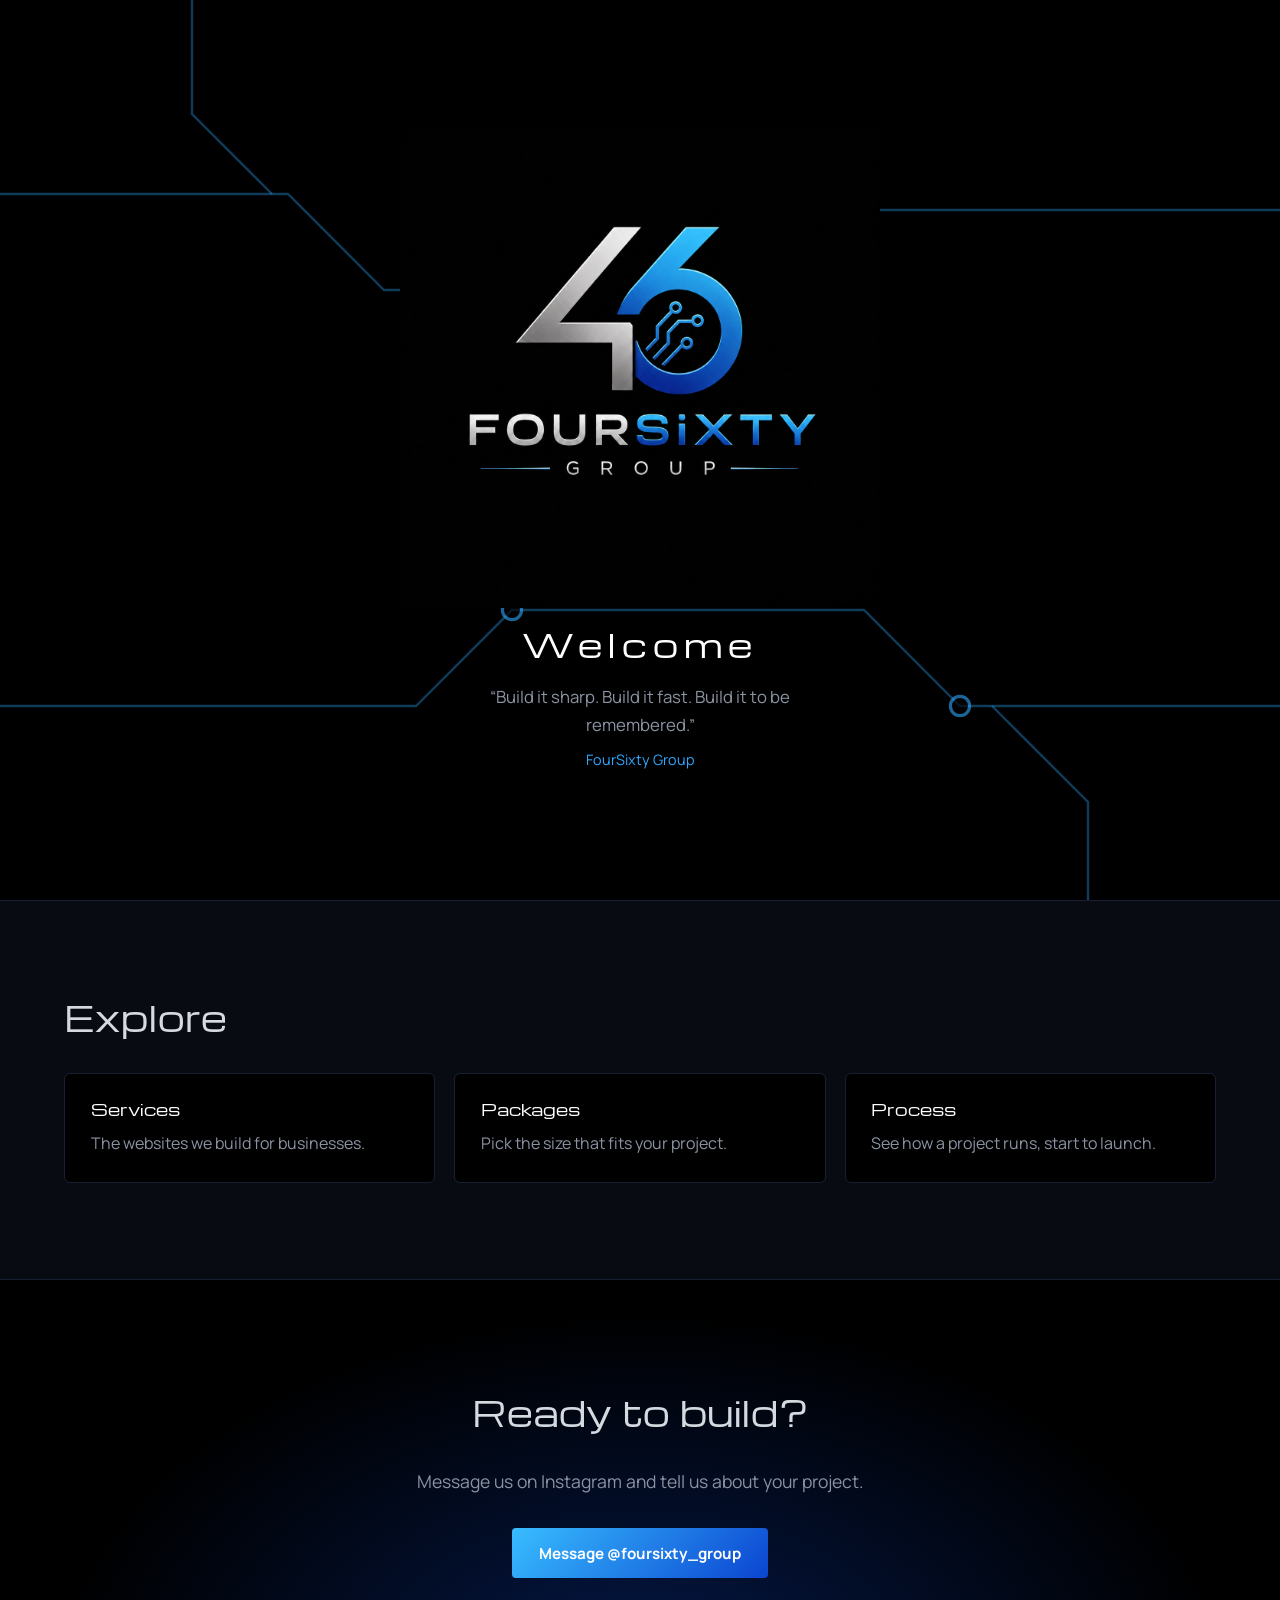
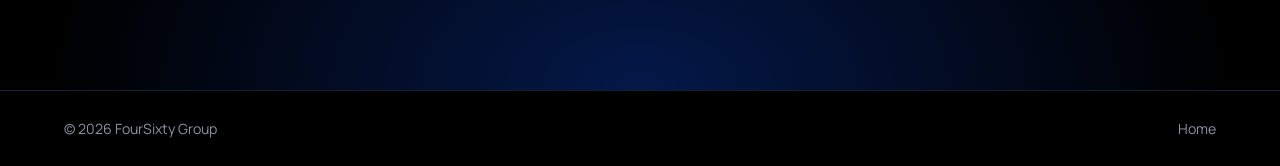
==== index.html @ 41157618 "Add files via upload" ====
<!DOCTYPE html>
<html lang="en">
<head>
<meta charset="UTF-8">
<meta name="viewport" content="width=device-width, initial-scale=1">
<title>Home | FourSixty Group</title>
<meta name="description" content="FourSixty Group designs and builds fast, modern websites for businesses.">
<link rel="icon" href="logo.png">
<link rel="preconnect" href="https://fonts.googleapis.com">
<link rel="preconnect" href="https://fonts.gstatic.com" crossorigin>
<link href="https://fonts.googleapis.com/css2?family=Michroma&family=Manrope:wght@400;500;700&display=swap" rel="stylesheet">
<link rel="stylesheet" href="style.css">
</head>
<body class="locked">
<!-- Loading screen -->
<div id="loader" role="status" aria-live="polite">
  <img src="logo.png" alt="FourSixty Group logo" class="loader-logo">
  <div class="bar"><span id="barFill"></span></div>
  <p id="pct">0%</p>
</div>

<!-- Opening screen -->
<section id="intro" hidden>
  <svg class="circuit" viewBox="0 0 800 600" preserveAspectRatio="xMidYMid slice" aria-hidden="true">
    <path d="M0 140 H180 L240 200 H420 L470 150 H800"/>
    <path d="M0 460 H260 L320 400 H540 L600 460 H800"/>
    <path d="M120 0 V90 L170 140"/>
    <path d="M680 600 V520 L620 460"/>
    <circle cx="470" cy="150" r="6"/><circle cx="320" cy="400" r="6"/><circle cx="600" cy="460" r="6"/>
  </svg>
  <img src="logo.png" alt="FourSixty Group" class="intro-logo">
  <p class="intro-welcome">Welcome</p>
  <p class="intro-quote">&ldquo;Build it sharp. Build it fast. Build it to be remembered.&rdquo;<cite>FourSixty Group</cite></p>

</section>
<div id="progress"></div>
<header id="top">
  <a href="index.html" class="brand"><span class="mark" aria-hidden="true"></span><span>FourSixty Group</span></a>
  <button id="menuBtn" aria-label="Open menu" aria-expanded="false">Menu</button>
  <nav id="nav"><a href="index.html" class="on">Home</a><a href="services.html">Services</a><a href="features.html">Features</a><a href="process.html">Process</a><a href="packages.html">Packages</a><a href="faq.html">FAQ</a><a href="contact.html" class="btn small">Start a project</a></nav>
</header>
<main>
<section id="home" class="hero">
    <svg class="circuit" viewBox="0 0 800 600" preserveAspectRatio="xMidYMid slice" aria-hidden="true">
      <path d="M0 520 H200 L260 460 H520 L580 520 H800"/>
      <path d="M800 90 H600 L540 150 H300 L240 90 H0"/>
      <circle cx="260" cy="460" r="6"/><circle cx="540" cy="150" r="6"/>
    </svg>
    <h1>We build websites<br>your clients remember.</h1>
    <p class="lead">FourSixty Group designs and develops fast, clean, mobile-first websites for businesses that want to look sharp and get found.</p>
    <div class="row">
      <a href="#contact" class="btn">Start a project</a>
      <a href="#packages" class="btn ghost">See packages</a>
    </div>
  </section>
  <section class="wrap alt"><h2>Explore</h2><div class="grid three">
    <a class="card" href="services.html"><h3>Services</h3><p>The websites we build for businesses.</p></a>
    <a class="card" href="packages.html"><h3>Packages</h3><p>Pick the size that fits your project.</p></a>
    <a class="card" href="process.html"><h3>Process</h3><p>See how a project runs, start to launch.</p></a>
  </div></section><section  class="contact">
    <h2>Ready to build?</h2>
    <p class="lead">Message us on Instagram and tell us about your project.</p>
    <a class="btn" href="https://www.instagram.com/foursixty_group?stkn=OHh6cGZsOG16aTJj" target="_blank" rel="noopener">Message @foursixty_group</a>
  </section>
</main>
<footer>
  <span>&copy; <span id="yr"></span> FourSixty Group</span>
  <a href="index.html">Home</a>
</footer>
<script src="script.js"></script>
</body>
</html>
---- style.css ----
:root{
  --bg:#000;
  --panel:#080b11;
  --line:#172033;
  --silver:#d5d9e0;
  --muted:#8b93a3;
  --blue:#2ea8ff;
  --deep:#0b45d1;
  --grad:linear-gradient(135deg,#38bdff,#0b45d1);
  --head:"Michroma","Eurostile","Segoe UI",sans-serif;
  --body:"Manrope","Segoe UI",system-ui,sans-serif;
}
*{box-sizing:border-box;margin:0}
html{scroll-behavior:smooth;scroll-padding-top:76px}
body{background:var(--bg);color:var(--silver);font:400 1rem/1.65 var(--body)}
body.locked{overflow:hidden}
a{color:inherit;text-decoration:none}
:focus-visible{outline:2px solid var(--blue);outline-offset:3px}
h1,h2,h3{font-family:var(--head);font-weight:400;line-height:1.2}

/* Buttons */
.btn{display:inline-block;padding:.9rem 1.7rem;border:0;border-radius:4px;background:var(--grad);color:#fff;font:700 .95rem var(--body);cursor:pointer;transition:transform .2s,box-shadow .2s}
.btn:hover{transform:translateY(-2px);box-shadow:0 8px 28px rgba(46,168,255,.35)}
.btn.ghost{background:none;border:1px solid var(--silver);color:var(--silver)}
.btn.small{padding:.55rem 1.1rem;font-size:.85rem}

/* Loader + intro */
#loader,#intro{position:fixed;inset:0;z-index:100;display:flex;flex-direction:column;align-items:center;justify-content:center;background:var(--bg);text-align:center;padding:1.5rem;transition:opacity .7s,visibility .7s}
#intro[hidden]{display:none}
.out{opacity:0;visibility:hidden}
.loader-logo{width:min(300px,70vw);animation:pulse 1.8s ease-in-out infinite}
@keyframes pulse{50%{opacity:.6;transform:scale(.97)}}
.bar{width:min(260px,60vw);height:3px;background:var(--line);margin-top:1rem;border-radius:2px;overflow:hidden}
#barFill{display:block;height:100%;width:0;background:var(--grad);transition:width .25s}
#pct{margin-top:.6rem;font:.8rem var(--head);color:var(--muted)}
.intro-logo{width:min(480px,86vw);position:relative;opacity:0;transform:scale(.94);animation:rise 1.2s .1s forwards}
.intro-line{position:relative;margin:.5rem 0 1.8rem;font-size:1.15rem;color:var(--muted);opacity:0;animation:rise 1s .7s forwards}
#enter{position:relative;opacity:0;animation:rise 1s 1.1s forwards}
@keyframes rise{to{opacity:1;transform:none}}

/* Circuit lines (from the logo's nodes) */
.circuit{position:absolute;inset:0;width:100%;height:100%;pointer-events:none}
.circuit path{fill:none;stroke:var(--blue);stroke-width:1.5;opacity:.35;stroke-dasharray:900;stroke-dashoffset:900;animation:draw 3.5s .3s forwards}
.circuit circle{fill:var(--bg);stroke:var(--blue);stroke-width:2;opacity:.6}
@keyframes draw{to{stroke-dashoffset:0}}

/* Header */
#progress{position:fixed;top:0;left:0;height:3px;width:0;background:var(--grad);z-index:60}
header{position:fixed;top:0;left:0;right:0;z-index:50;display:flex;align-items:center;justify-content:space-between;padding:.8rem 5vw;background:rgba(0,0,0,.82);backdrop-filter:blur(10px);border-bottom:1px solid var(--line)}
.brand{display:flex;align-items:center;gap:.7rem;font:.85rem var(--head)}
.mark{width:48px;height:36px;background:url(logo.png) -24px -20px/100px auto no-repeat}
nav{display:flex;align-items:center;gap:1.6rem;font-size:.92rem}
nav a:not(.btn):hover{color:var(--blue)}
#menuBtn{display:none;background:none;border:1px solid var(--line);color:var(--silver);padding:.45rem .9rem;border-radius:4px;font:inherit;cursor:pointer}

/* Sections */
.hero{position:relative;min-height:100vh;display:flex;flex-direction:column;justify-content:center;padding:7rem 5vw 4rem;overflow:hidden;background:radial-gradient(ellipse at 75% 30%,rgba(11,69,209,.28),transparent 60%)}
.hero>*:not(.circuit){position:relative}
.hero h1{font-size:clamp(1.9rem,5.2vw,4rem);max-width:15ch;background:linear-gradient(90deg,#fff,var(--silver) 55%,var(--blue));-webkit-background-clip:text;background-clip:text;color:transparent}
.lead{max-width:56ch;margin:1.4rem 0 2rem;color:var(--muted);font-size:1.1rem}
.row{display:flex;flex-wrap:wrap;gap:1rem}
.wrap{padding:6rem 5vw}
.alt{background:var(--panel);border-block:1px solid var(--line)}
h2{font-size:clamp(1.4rem,3vw,2.1rem);margin-bottom:2.2rem}
.sub{color:var(--muted);margin:-1.4rem 0 2rem}
.grid{display:grid;grid-template-columns:repeat(auto-fit,minmax(230px,1fr));gap:1.2rem}
.grid article{padding:1.6rem;background:var(--panel);border:1px solid var(--line);border-radius:6px;transition:border-color .2s}
.grid article:hover{border-color:var(--blue)}
.alt .grid article{background:var(--bg)}
.grid h3{font-size:1.02rem;margin-bottom:.7rem;color:#fff}
.grid p{color:var(--muted)}
.grid ul{margin:1rem 0 0;padding-left:1.1rem;color:var(--silver);font-size:.92rem}
.pick{border-color:var(--blue)!important;box-shadow:0 0 36px rgba(46,168,255,.15)}

.ticks{display:grid;grid-template-columns:repeat(auto-fit,minmax(260px,1fr));gap:.9rem 2rem;list-style:none;padding:0}
.ticks li{position:relative;padding-left:1.7rem}
.ticks li::before{content:"";position:absolute;left:0;top:.5em;width:.8rem;height:.8rem;border:2px solid var(--blue);border-radius:50%}

.steps{list-style:none;padding:0;display:grid;grid-template-columns:repeat(auto-fit,minmax(210px,1fr));gap:1.5rem;counter-reset:s}
.steps li{counter-increment:s;padding-top:1.2rem;border-top:2px solid var(--line);transition:border-color .3s}
.steps li:hover{border-color:var(--blue)}
.steps h3{font-size:1rem;margin-bottom:.5rem;color:#fff}
.steps h3::before{content:counter(s) ". ";color:var(--blue)}
.steps p{color:var(--muted)}

details{max-width:760px;border-bottom:1px solid var(--line);padding:1.1rem 0}
summary{cursor:pointer;font-weight:700;list-style:none;display:flex;justify-content:space-between;gap:1rem}
summary::after{content:"+";color:var(--blue);font-size:1.3rem;line-height:1}
details[open] summary::after{content:"\2212"}
details p{margin-top:.7rem;color:var(--muted)}

.contact{text-align:center;padding:7rem 5vw;background:radial-gradient(ellipse at 50% 100%,rgba(11,69,209,.35),transparent 65%)}
.contact .lead{margin-inline:auto}
footer{display:flex;justify-content:space-between;flex-wrap:wrap;gap:1rem;padding:1.6rem 5vw;border-top:1px solid var(--line);color:var(--muted);font-size:.88rem}

/* Mobile */
@media(max-width:820px){
  #menuBtn{display:block}
  nav{position:absolute;top:100%;left:0;right:0;flex-direction:column;align-items:flex-start;gap:1rem;padding:1.2rem 5vw;background:#000;border-bottom:1px solid var(--line);display:none}
  nav.open{display:flex}
  .wrap{padding:4.5rem 5vw}
}
@media(prefers-reduced-motion:reduce){
  *{animation-duration:.01ms!important;animation-delay:0s!important;transition-duration:.01ms!important}
  html{scroll-behavior:auto}
  .circuit path{stroke-dashoffset:0}
}

/* Multi-page additions */
nav a.on:not(.btn){color:var(--blue)}
.page-top{padding-top:8rem;min-height:70vh}
.contact.page-top{display:flex;flex-direction:column;align-items:center;justify-content:center}
.grid .card{display:block;padding:1.6rem;background:var(--bg);border:1px solid var(--line);border-radius:6px;transition:border-color .2s,transform .2s}
.grid .card:hover{border-color:var(--blue);transform:translateY(-3px)}
@media(max-width:820px){.page-top{padding-top:6.5rem}}

/* Opening screen text */
.intro-welcome{position:relative;margin:.8rem 0 1rem;font:clamp(1.4rem,5vw,2rem) var(--head);letter-spacing:.18em;color:#fff;opacity:0;animation:rise 1s .7s forwards}
.intro-quote{position:relative;max-width:32ch;color:var(--muted);font-size:1.05rem;opacity:0;animation:rise 1s 1.4s forwards}
.intro-quote cite{display:block;margin-top:.6rem;color:var(--blue);font-style:normal;font-size:.9rem}

/* Expandable packages */
.pkgs{align-items:start}
.pkg{padding:1.6rem;background:var(--bg);border:1px solid var(--line);border-radius:6px;transition:border-color .2s,box-shadow .2s}
.pkg:hover,.pkg[open]{border-color:var(--blue)}
.pkg.pick{box-shadow:0 0 36px rgba(46,168,255,.15)}
.pkg summary{display:block;position:relative;padding-right:1.8rem;list-style:none}
.pkg summary::-webkit-details-marker{display:none}
.pkg summary::after{position:absolute;right:0;top:0}
.pk-name{display:block;margin-bottom:.5rem;font:1.02rem var(--head);color:#fff}
.pk-tag{display:block;color:var(--muted)}
.pk-hint{display:block;margin-top:.8rem;font-size:.82rem;color:var(--blue)}
.pkg[open] .pk-hint{display:none}
.pk-more{margin:1.1rem 0 1.3rem;padding-left:1.1rem;color:var(--silver);font-size:.95rem;animation:rise .4s both}
.pk-more li{margin-bottom:.45rem}
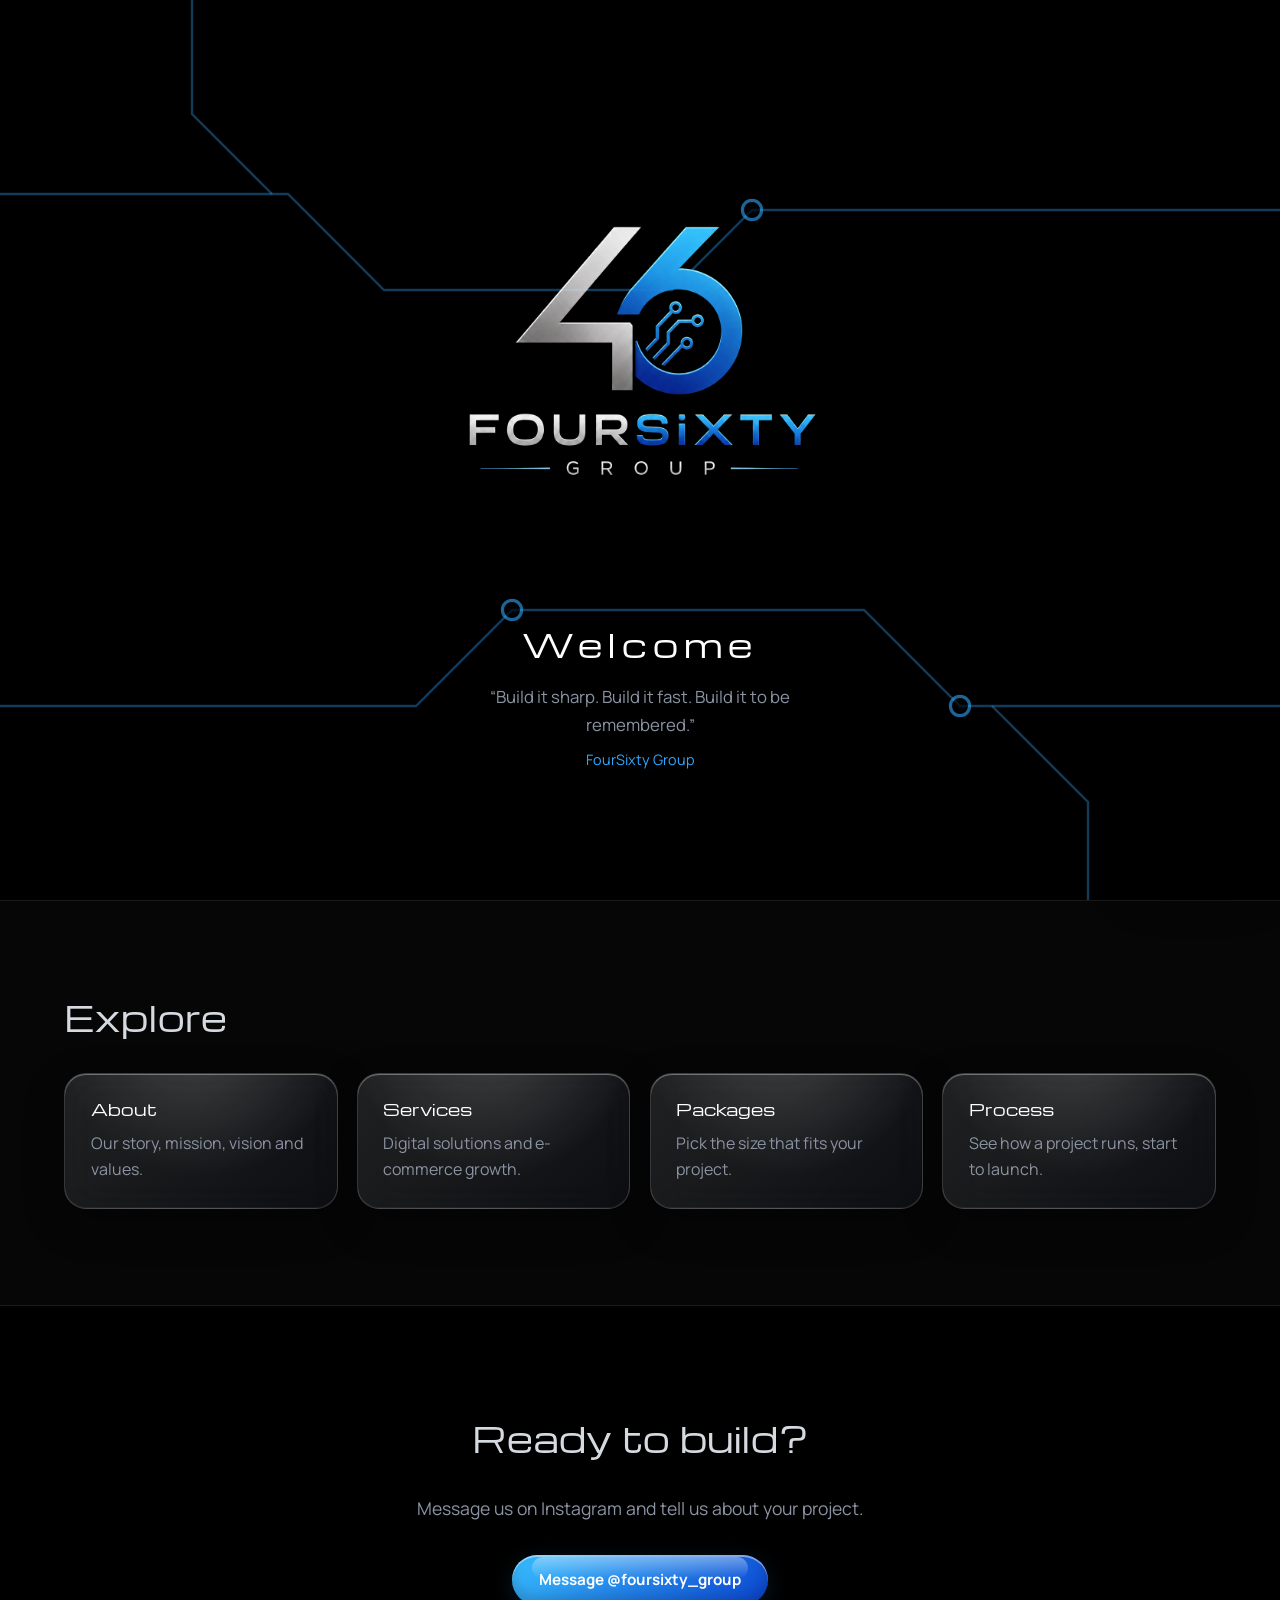
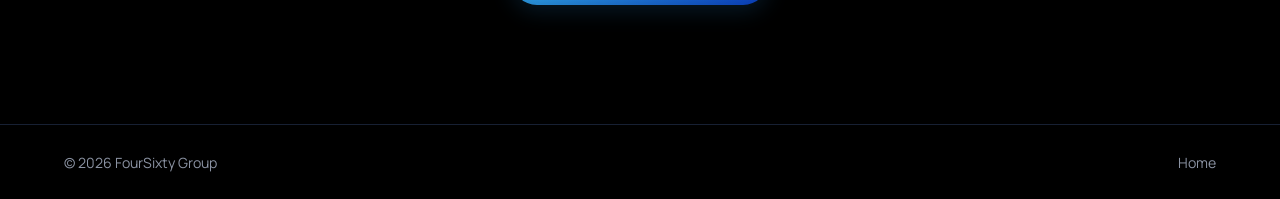
==== commit 09584a38: "Updated" ====
--- a/index.html
+++ b/index.html
@@ -4,7 +4,7 @@
 <meta charset="UTF-8">
 <meta name="viewport" content="width=device-width, initial-scale=1">
 <title>Home | FourSixty Group</title>
-<meta name="description" content="FourSixty Group designs and builds fast, modern websites for businesses.">
+<meta name="description" content="FourSixty Group builds websites and online stores for businesses and entrepreneurs.">
 <link rel="icon" href="logo.png">
 <link rel="preconnect" href="https://fonts.googleapis.com">
 <link rel="preconnect" href="https://fonts.gstatic.com" crossorigin>
@@ -12,15 +12,8 @@
 <link rel="stylesheet" href="style.css">
 </head>
 <body class="locked">
-<!-- Loading screen -->
-<div id="loader" role="status" aria-live="polite">
-  <img src="logo.png" alt="FourSixty Group logo" class="loader-logo">
-  <div class="bar"><span id="barFill"></span></div>
-  <p id="pct">0%</p>
-</div>
-
 <!-- Opening screen -->
-<section id="intro" hidden>
+<section id="intro">
   <svg class="circuit" viewBox="0 0 800 600" preserveAspectRatio="xMidYMid slice" aria-hidden="true">
     <path d="M0 140 H180 L240 200 H420 L470 150 H800"/>
     <path d="M0 460 H260 L320 400 H540 L600 460 H800"/>
@@ -37,7 +30,7 @@
 <header id="top">
   <a href="index.html" class="brand"><span class="mark" aria-hidden="true"></span><span>FourSixty Group</span></a>
   <button id="menuBtn" aria-label="Open menu" aria-expanded="false">Menu</button>
-  <nav id="nav"><a href="index.html" class="on">Home</a><a href="services.html">Services</a><a href="features.html">Features</a><a href="process.html">Process</a><a href="packages.html">Packages</a><a href="faq.html">FAQ</a><a href="contact.html" class="btn small">Start a project</a></nav>
+  <nav id="nav"><a href="index.html" class="on">Home</a><a href="about.html">About</a><a href="services.html">Services</a><a href="features.html">Features</a><a href="process.html">Process</a><a href="packages.html">Packages</a><a href="faq.html">FAQ</a><a href="contact.html" class="btn small">Start a project</a></nav>
 </header>
 <main>
 <section id="home" class="hero">
@@ -47,14 +40,16 @@
       <circle cx="260" cy="460" r="6"/><circle cx="540" cy="150" r="6"/>
     </svg>
     <h1>We build websites<br>your clients remember.</h1>
-    <p class="lead">FourSixty Group designs and develops fast, clean, mobile-first websites for businesses that want to look sharp and get found.</p>
+    <p class="tagline">360&deg; Vision. Limitless Possibilities.</p>
+    <p class="lead">FourSixty Group designs and develops fast, clean, mobile-first websites and online stores for businesses that want to look sharp and get found.</p>
     <div class="row">
-      <a href="#contact" class="btn">Start a project</a>
-      <a href="#packages" class="btn ghost">See packages</a>
+      <a href="contact.html" class="btn">Start a project</a>
+      <a href="packages.html" class="btn ghost">See packages</a>
     </div>
   </section>
   <section class="wrap alt"><h2>Explore</h2><div class="grid three">
-    <a class="card" href="services.html"><h3>Services</h3><p>The websites we build for businesses.</p></a>
+    <a class="card" href="about.html"><h3>About</h3><p>Our story, mission, vision and values.</p></a>
+    <a class="card" href="services.html"><h3>Services</h3><p>Digital solutions and e-commerce growth.</p></a>
     <a class="card" href="packages.html"><h3>Packages</h3><p>Pick the size that fits your project.</p></a>
     <a class="card" href="process.html"><h3>Process</h3><p>See how a project runs, start to launch.</p></a>
   </div></section><section  class="contact">
--- a/style.css
+++ b/style.css
@@ -9,6 +9,26 @@
   --grad:linear-gradient(135deg,#38bdff,#0b45d1);
   --head:"Michroma","Eurostile","Segoe UI",sans-serif;
   --body:"Manrope","Segoe UI",system-ui,sans-serif;
+  --btn-ink:#fff;
+  --logo-filter:none;
+  --hdr:rgba(0,0,0,.82);
+  --glow-a:rgba(11,69,209,.28);
+  --glow-b:rgba(46,168,255,.35);
+  --glow-c:rgba(46,168,255,.15);
+  --glow-d:rgba(11,69,209,.35);
+}
+/* Colour themes (default "classic" is the original look) */
+html[data-theme="matrix"]{
+  --bg:#010a04;--panel:#06140a;--line:#123d22;--silver:#d4f5dc;--muted:#6fa883;
+  --blue:#2eff7a;--deep:#0b9d3f;--grad:linear-gradient(135deg,#5dffa0,#0b9d3f);
+  --btn-ink:#02150a;--hdr:rgba(1,10,4,.82);--logo-filter:hue-rotate(-65deg) brightness(1.12);
+  --glow-a:rgba(11,157,63,.25);--glow-b:rgba(46,255,122,.3);--glow-c:rgba(46,255,122,.14);--glow-d:rgba(11,157,63,.32);
+}
+html[data-theme="sunset"]{
+  --bg:#12081f;--panel:#1c0f2e;--line:#3d2260;--silver:#f4e4ff;--muted:#b79ad6;
+  --blue:#ff9a56;--deep:#d6336c;--grad:linear-gradient(135deg,#ffb056,#d6336c);
+  --btn-ink:#fff;--hdr:rgba(18,8,31,.82);--logo-filter:hue-rotate(180deg);
+  --glow-a:rgba(214,51,108,.28);--glow-b:rgba(255,154,86,.35);--glow-c:rgba(255,154,86,.15);--glow-d:rgba(214,51,108,.35);
 }
 *{box-sizing:border-box;margin:0}
 html{scroll-behavior:smooth;scroll-padding-top:76px}
@@ -19,20 +39,14 @@
 h1,h2,h3{font-family:var(--head);font-weight:400;line-height:1.2}
 
 /* Buttons */
-.btn{display:inline-block;padding:.9rem 1.7rem;border:0;border-radius:4px;background:var(--grad);color:#fff;font:700 .95rem var(--body);cursor:pointer;transition:transform .2s,box-shadow .2s}
-.btn:hover{transform:translateY(-2px);box-shadow:0 8px 28px rgba(46,168,255,.35)}
+.btn{display:inline-block;padding:.9rem 1.7rem;border:0;border-radius:4px;background:var(--grad);color:var(--btn-ink);font:700 .95rem var(--body);cursor:pointer;transition:transform .2s,box-shadow .2s}
+.btn:hover{transform:translateY(-2px);box-shadow:0 8px 28px var(--glow-b)}
 .btn.ghost{background:none;border:1px solid var(--silver);color:var(--silver)}
 .btn.small{padding:.55rem 1.1rem;font-size:.85rem}
 
 /* Loader + intro */
-#loader,#intro{position:fixed;inset:0;z-index:100;display:flex;flex-direction:column;align-items:center;justify-content:center;background:var(--bg);text-align:center;padding:1.5rem;transition:opacity .7s,visibility .7s}
-#intro[hidden]{display:none}
+#intro{position:fixed;inset:0;z-index:100;display:flex;flex-direction:column;align-items:center;justify-content:center;background:#000;text-align:center;padding:1.5rem;transition:opacity .7s,visibility .7s}
 .out{opacity:0;visibility:hidden}
-.loader-logo{width:min(300px,70vw);animation:pulse 1.8s ease-in-out infinite}
-@keyframes pulse{50%{opacity:.6;transform:scale(.97)}}
-.bar{width:min(260px,60vw);height:3px;background:var(--line);margin-top:1rem;border-radius:2px;overflow:hidden}
-#barFill{display:block;height:100%;width:0;background:var(--grad);transition:width .25s}
-#pct{margin-top:.6rem;font:.8rem var(--head);color:var(--muted)}
 .intro-logo{width:min(480px,86vw);position:relative;opacity:0;transform:scale(.94);animation:rise 1.2s .1s forwards}
 .intro-line{position:relative;margin:.5rem 0 1.8rem;font-size:1.15rem;color:var(--muted);opacity:0;animation:rise 1s .7s forwards}
 #enter{position:relative;opacity:0;animation:rise 1s 1.1s forwards}
@@ -46,7 +60,7 @@
 
 /* Header */
 #progress{position:fixed;top:0;left:0;height:3px;width:0;background:var(--grad);z-index:60}
-header{position:fixed;top:0;left:0;right:0;z-index:50;display:flex;align-items:center;justify-content:space-between;padding:.8rem 5vw;background:rgba(0,0,0,.82);backdrop-filter:blur(10px);border-bottom:1px solid var(--line)}
+header{position:fixed;top:0;left:0;right:0;z-index:50;display:flex;align-items:center;justify-content:space-between;padding:.8rem 5vw;background:var(--hdr);backdrop-filter:blur(10px);border-bottom:1px solid var(--line)}
 .brand{display:flex;align-items:center;gap:.7rem;font:.85rem var(--head)}
 .mark{width:48px;height:36px;background:url(logo.png) -24px -20px/100px auto no-repeat}
 nav{display:flex;align-items:center;gap:1.6rem;font-size:.92rem}
@@ -54,7 +68,7 @@
 #menuBtn{display:none;background:none;border:1px solid var(--line);color:var(--silver);padding:.45rem .9rem;border-radius:4px;font:inherit;cursor:pointer}
 
 /* Sections */
-.hero{position:relative;min-height:100vh;display:flex;flex-direction:column;justify-content:center;padding:7rem 5vw 4rem;overflow:hidden;background:radial-gradient(ellipse at 75% 30%,rgba(11,69,209,.28),transparent 60%)}
+.hero{position:relative;min-height:100vh;display:flex;flex-direction:column;justify-content:center;padding:7rem 5vw 4rem;overflow:hidden;background:radial-gradient(ellipse at 75% 30%,var(--glow-a),transparent 60%)}
 .hero>*:not(.circuit){position:relative}
 .hero h1{font-size:clamp(1.9rem,5.2vw,4rem);max-width:15ch;background:linear-gradient(90deg,#fff,var(--silver) 55%,var(--blue));-webkit-background-clip:text;background-clip:text;color:transparent}
 .lead{max-width:56ch;margin:1.4rem 0 2rem;color:var(--muted);font-size:1.1rem}
@@ -70,7 +84,7 @@
 .grid h3{font-size:1.02rem;margin-bottom:.7rem;color:#fff}
 .grid p{color:var(--muted)}
 .grid ul{margin:1rem 0 0;padding-left:1.1rem;color:var(--silver);font-size:.92rem}
-.pick{border-color:var(--blue)!important;box-shadow:0 0 36px rgba(46,168,255,.15)}
+.pick{border-color:var(--blue)!important;box-shadow:0 0 36px var(--glow-c)}
 
 .ticks{display:grid;grid-template-columns:repeat(auto-fit,minmax(260px,1fr));gap:.9rem 2rem;list-style:none;padding:0}
 .ticks li{position:relative;padding-left:1.7rem}
@@ -89,14 +103,14 @@
 details[open] summary::after{content:"\2212"}
 details p{margin-top:.7rem;color:var(--muted)}
 
-.contact{text-align:center;padding:7rem 5vw;background:radial-gradient(ellipse at 50% 100%,rgba(11,69,209,.35),transparent 65%)}
+.contact{text-align:center;padding:7rem 5vw;background:radial-gradient(ellipse at 50% 100%,var(--glow-d),transparent 65%)}
 .contact .lead{margin-inline:auto}
 footer{display:flex;justify-content:space-between;flex-wrap:wrap;gap:1rem;padding:1.6rem 5vw;border-top:1px solid var(--line);color:var(--muted);font-size:.88rem}
 
 /* Mobile */
 @media(max-width:820px){
   #menuBtn{display:block}
-  nav{position:absolute;top:100%;left:0;right:0;flex-direction:column;align-items:flex-start;gap:1rem;padding:1.2rem 5vw;background:#000;border-bottom:1px solid var(--line);display:none}
+  nav{position:absolute;top:100%;left:0;right:0;flex-direction:column;align-items:flex-start;gap:1rem;padding:1.2rem 5vw;background:var(--bg);border-bottom:1px solid var(--line);display:none}
   nav.open{display:flex}
   .wrap{padding:4.5rem 5vw}
 }
@@ -123,7 +137,7 @@
 .pkgs{align-items:start}
 .pkg{padding:1.6rem;background:var(--bg);border:1px solid var(--line);border-radius:6px;transition:border-color .2s,box-shadow .2s}
 .pkg:hover,.pkg[open]{border-color:var(--blue)}
-.pkg.pick{box-shadow:0 0 36px rgba(46,168,255,.15)}
+.pkg.pick{box-shadow:0 0 36px var(--glow-c)}
 .pkg summary{display:block;position:relative;padding-right:1.8rem;list-style:none}
 .pkg summary::-webkit-details-marker{display:none}
 .pkg summary::after{position:absolute;right:0;top:0}
@@ -133,3 +147,84 @@
 .pkg[open] .pk-hint{display:none}
 .pk-more{margin:1.1rem 0 1.3rem;padding-left:1.1rem;color:var(--silver);font-size:.95rem;animation:rise .4s both}
 .pk-more li{margin-bottom:.45rem}
+
+/* Theme button */
+#themeBtn{position:fixed;right:1rem;bottom:1rem;z-index:55;padding:.55rem 1.1rem;background:var(--panel);color:var(--silver);border:1px solid var(--line);border-radius:999px;font:600 .85rem var(--body);cursor:pointer;transition:border-color .2s,transform .2s}
+#themeBtn:hover{border-color:var(--blue);transform:translateY(-2px)}
+
+/* Logo follows the theme colours */
+.intro-logo,.mark{filter:var(--logo-filter);transition:filter .4s}
+
+/* ===== Liquid interface: glass surfaces, drifting liquid blobs, gooey droplets ===== */
+main,footer{position:relative;z-index:1}
+.liquid{position:fixed;inset:0;z-index:0;pointer-events:none;overflow:hidden}
+.liquid i{position:absolute;display:block;width:46vmax;height:46vmax;filter:blur(70px);opacity:.5;border-radius:42% 58% 63% 37%/45% 38% 62% 55%;animation:morph 17s ease-in-out infinite alternate,drift 27s ease-in-out infinite alternate}
+.liquid i:nth-child(1){background:var(--deep);left:-14vmax;top:-12vmax}
+.liquid i:nth-child(2){background:var(--blue);right:-16vmax;top:32vh;opacity:.3;animation-duration:21s,33s}
+.liquid i:nth-child(3){background:var(--silver);left:18vw;bottom:-26vmax;opacity:.06;animation-duration:25s,29s}
+@keyframes morph{
+  0%{border-radius:42% 58% 63% 37%/45% 38% 62% 55%}
+  50%{border-radius:61% 39% 44% 56%/58% 63% 37% 42%}
+  100%{border-radius:37% 63% 53% 47%/36% 51% 49% 64%}
+}
+@keyframes drift{to{transform:translate3d(9vw,12vh,0) rotate(45deg)}}
+.alt{background:rgba(255,255,255,.025);border-block-color:rgba(255,255,255,.08)}
+.contact{background:none}
+
+/* Glass surfaces */
+header,.grid article,.alt .grid article,.grid .card,.pkg,details,.steps li,.btn.ghost,#themeBtn{
+  background:
+    radial-gradient(220px circle at var(--mx,50%) var(--my,-30%),rgba(255,255,255,.17),transparent 65%),
+    linear-gradient(135deg,rgba(255,255,255,.10),rgba(255,255,255,.025));
+  background-color:rgba(12,14,22,.38);
+  -webkit-backdrop-filter:blur(18px) saturate(170%);backdrop-filter:blur(18px) saturate(170%);
+  border:1px solid rgba(255,255,255,.16);
+  border-radius:22px;
+  box-shadow:inset 0 1px 0 rgba(255,255,255,.34),inset 0 -1px 0 rgba(255,255,255,.05),0 14px 40px rgba(0,0,0,.32);
+  transition:border-color .2s,border-radius .55s cubic-bezier(.34,1.56,.64,1),transform .3s cubic-bezier(.34,1.56,.64,1),box-shadow .3s}
+@supports not ((backdrop-filter:blur(1px)) or (-webkit-backdrop-filter:blur(1px))){
+  header,.grid article,.alt .grid article,.grid .card,.pkg,details,.steps li,.btn.ghost,#themeBtn{background-color:rgba(18,20,30,.92)}
+}
+.grid article:hover,.grid .card:hover,.pkg:hover,.pkg[open],.steps li:hover{border-radius:30px 20px 32px 22px;transform:translateY(-4px)}
+.pick,.pkg.pick{box-shadow:inset 0 1px 0 rgba(255,255,255,.34),0 0 40px var(--glow-c),0 14px 40px rgba(0,0,0,.32)}
+.steps li{padding:1.5rem}
+details:not(.pkg){padding:1.1rem 1.5rem;margin-bottom:.9rem}
+
+/* Floating glass header capsule */
+html{scroll-padding-top:92px}
+header{top:.7rem;left:3vw;right:3vw;padding:.5rem 1.3rem;border-radius:999px}
+header:hover{transform:none}
+@media(max-width:820px){
+  nav{top:calc(100% + .6rem);border:1px solid rgba(255,255,255,.16);border-radius:28px;padding:1.2rem 1.6rem;
+    background:linear-gradient(135deg,rgba(255,255,255,.10),rgba(255,255,255,.03));background-color:rgba(10,12,20,.96);
+    -webkit-backdrop-filter:blur(20px) saturate(170%);backdrop-filter:blur(20px) saturate(170%);box-shadow:0 14px 40px rgba(0,0,0,.4)}
+  #menuBtn{border-radius:999px}
+}
+#themeBtn{border-radius:999px;bottom:1.1rem}
+#themeBtn:hover{transform:translateY(-3px)}
+
+/* Liquid buttons */
+.btn{position:relative;overflow:hidden;border-radius:999px;
+  box-shadow:inset 0 2px 0 rgba(255,255,255,.45),inset 0 -8px 14px rgba(0,0,0,.18),0 6px 22px var(--glow-c);
+  transition:transform .3s cubic-bezier(.34,1.56,.64,1),box-shadow .25s}
+.btn::after{content:"";position:absolute;left:8%;right:8%;top:5%;height:44%;border-radius:999px;background:linear-gradient(rgba(255,255,255,.38),rgba(255,255,255,0));pointer-events:none}
+.btn:hover{transform:translateY(-3px) scale(1.04);box-shadow:inset 0 2px 0 rgba(255,255,255,.45),inset 0 -8px 14px rgba(0,0,0,.18),0 12px 32px var(--glow-b)}
+.btn:active{transform:scale(.95,1.05)}
+.btn.ghost{background-color:rgba(255,255,255,.06);border-color:rgba(255,255,255,.3);color:var(--silver);box-shadow:inset 0 1px 0 rgba(255,255,255,.4),0 8px 24px rgba(0,0,0,.3)}
+.btn.ghost::after{opacity:.5}
+.btn.ghost:hover{border-color:var(--blue);box-shadow:inset 0 1px 0 rgba(255,255,255,.4),0 10px 30px var(--glow-c)}
+.ripple{position:absolute;border-radius:50%;background:rgba(255,255,255,.5);transform:scale(0);animation:ripple .7s ease-out forwards;pointer-events:none}
+@keyframes ripple{to{transform:scale(1);opacity:0}}
+
+/* Gooey droplets that trail the cursor (desktop with a mouse) */
+.goo{position:fixed;inset:0;z-index:0;pointer-events:none;opacity:0;filter:url(#gooF);transition:opacity .6s}
+.goo.on{opacity:.4}
+.goo b{position:absolute;left:0;top:0;border-radius:50%;background:var(--blue);will-change:transform}
+
+/* Brand additions */
+.tagline{margin:1.2rem 0 0;color:#fff;font:700 1.05rem var(--body);letter-spacing:.03em}
+.hero .tagline+.lead{margin-top:.8rem}
+.lead strong{color:#fff}
+.svc{display:flex;flex-direction:column}
+.svc p{flex:1}
+.svc .btn{margin-top:1.3rem;align-self:flex-start}
